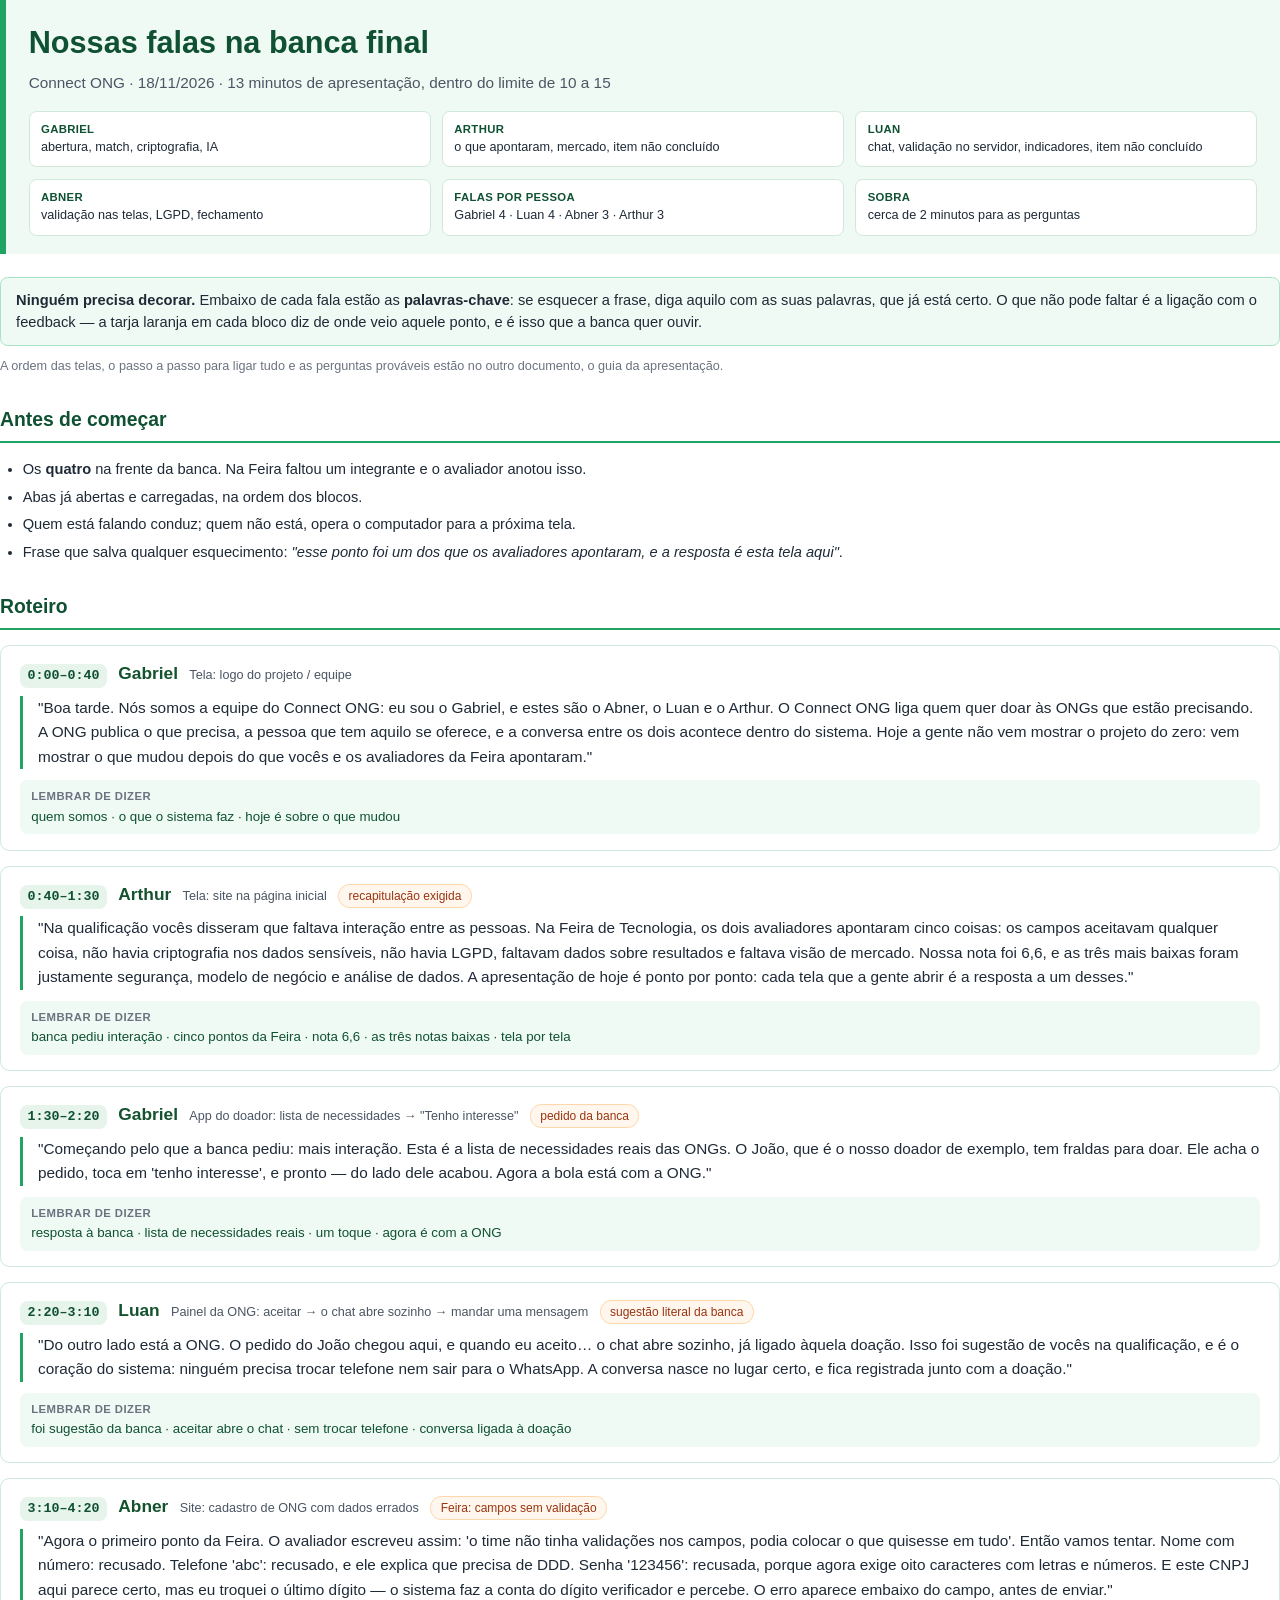
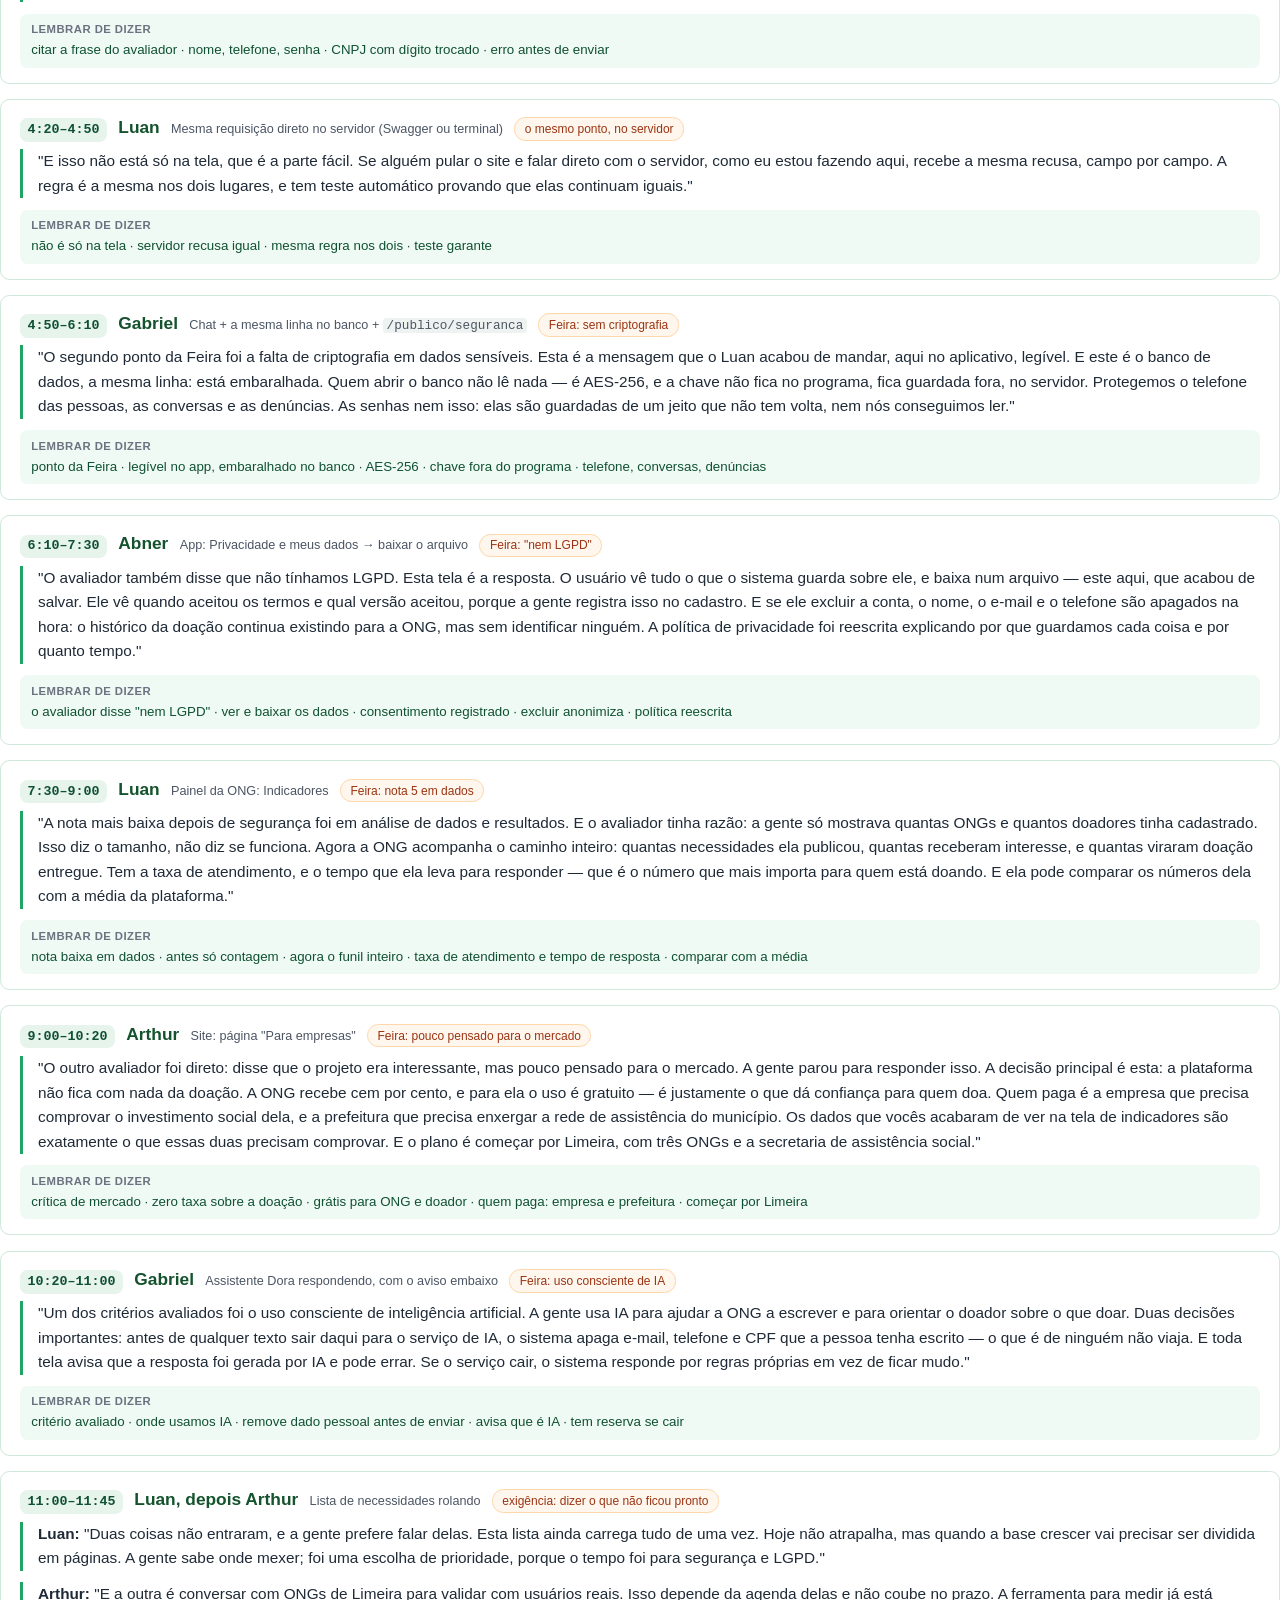
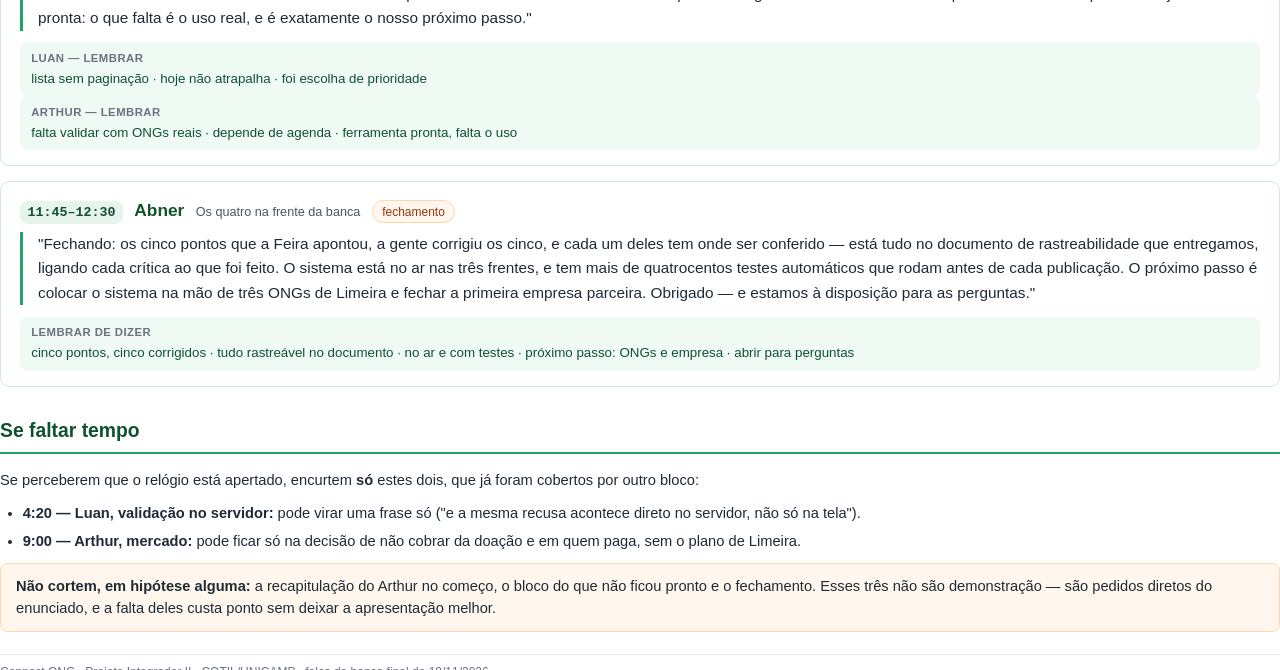
==== docs/entregas/falas-apresentacao.html @ 173d5285 "Dois documentos para a banca final: guia de quem conduz e as falas da equipe (13 min, com palavras-c" ====
<!doctype html>
<html lang="pt-BR"><head><meta charset="utf-8">
<title>Connect ONG — Falas da apresentação final</title>
<link rel="stylesheet" href="estilo-apresentacao.css"></head><body>

<div class="capa">
  <h1>Nossas falas na banca final</h1>
  <div class="sub">Connect ONG · 18/11/2026 · 13 minutos de apresentação, dentro do limite de 10 a 15</div>
  <div class="meta">
    <div><b>Gabriel</b>abertura, match, criptografia, IA</div>
    <div><b>Arthur</b>o que apontaram, mercado, item não concluído</div>
    <div><b>Luan</b>chat, validação no servidor, indicadores, item não concluído</div>
    <div><b>Abner</b>validação nas telas, LGPD, fechamento</div>
    <div><b>Falas por pessoa</b>Gabriel 4 · Luan 4 · Abner 3 · Arthur 3</div>
    <div><b>Sobra</b>cerca de 2 minutos para as perguntas</div>
  </div>
</div>

<div class="ok"><b>Ninguém precisa decorar.</b> Embaixo de cada fala estão as <b>palavras-chave</b>: se esquecer a frase, diga aquilo com as suas palavras, que já está certo. O que não pode faltar é a ligação com o feedback — a tarja laranja em cada bloco diz de onde veio aquele ponto, e é isso que a banca quer ouvir.</div>

<p class="nota">A ordem das telas, o passo a passo para ligar tudo e as perguntas prováveis estão no outro documento, o guia da apresentação.</p>

<h2>Antes de começar</h2>
<ul>
<li>Os <b>quatro</b> na frente da banca. Na Feira faltou um integrante e o avaliador anotou isso.</li>
<li>Abas já abertas e carregadas, na ordem dos blocos.</li>
<li>Quem está falando conduz; quem não está, opera o computador para a próxima tela.</li>
<li>Frase que salva qualquer esquecimento: <i>"esse ponto foi um dos que os avaliadores apontaram, e a resposta é esta tela aqui"</i>.</li>
</ul>

<h2>Roteiro</h2>

<div class="bloco">
  <div class="cab"><span class="tempo">0:00–0:40</span><span class="quem">Gabriel</span><span class="tela">Tela: logo do projeto / equipe</span></div>
  <div class="fala">"Boa tarde. Nós somos a equipe do Connect ONG: eu sou o Gabriel, e estes são o Abner, o Luan e o Arthur. O Connect ONG liga quem quer doar às ONGs que estão precisando. A ONG publica o que precisa, a pessoa que tem aquilo se oferece, e a conversa entre os dois acontece dentro do sistema. Hoje a gente não vem mostrar o projeto do zero: vem mostrar o que mudou depois do que vocês e os avaliadores da Feira apontaram."</div>
  <div class="chaves"><b>Lembrar de dizer</b>quem somos · o que o sistema faz · hoje é sobre o que mudou</div>
</div>

<div class="bloco">
  <div class="cab"><span class="tempo">0:40–1:30</span><span class="quem">Arthur</span><span class="tela">Tela: site na página inicial</span><span class="origem">recapitulação exigida</span></div>
  <div class="fala">"Na qualificação vocês disseram que faltava interação entre as pessoas. Na Feira de Tecnologia, os dois avaliadores apontaram cinco coisas: os campos aceitavam qualquer coisa, não havia criptografia nos dados sensíveis, não havia LGPD, faltavam dados sobre resultados e faltava visão de mercado. Nossa nota foi 6,6, e as três mais baixas foram justamente segurança, modelo de negócio e análise de dados. A apresentação de hoje é ponto por ponto: cada tela que a gente abrir é a resposta a um desses."</div>
  <div class="chaves"><b>Lembrar de dizer</b>banca pediu interação · cinco pontos da Feira · nota 6,6 · as três notas baixas · tela por tela</div>
</div>

<div class="bloco">
  <div class="cab"><span class="tempo">1:30–2:20</span><span class="quem">Gabriel</span><span class="tela">App do doador: lista de necessidades → "Tenho interesse"</span><span class="origem">pedido da banca</span></div>
  <div class="fala">"Começando pelo que a banca pediu: mais interação. Esta é a lista de necessidades reais das ONGs. O João, que é o nosso doador de exemplo, tem fraldas para doar. Ele acha o pedido, toca em 'tenho interesse', e pronto — do lado dele acabou. Agora a bola está com a ONG."</div>
  <div class="chaves"><b>Lembrar de dizer</b>resposta à banca · lista de necessidades reais · um toque · agora é com a ONG</div>
</div>

<div class="bloco">
  <div class="cab"><span class="tempo">2:20–3:10</span><span class="quem">Luan</span><span class="tela">Painel da ONG: aceitar → o chat abre sozinho → mandar uma mensagem</span><span class="origem">sugestão literal da banca</span></div>
  <div class="fala">"Do outro lado está a ONG. O pedido do João chegou aqui, e quando eu aceito… o chat abre sozinho, já ligado àquela doação. Isso foi sugestão de vocês na qualificação, e é o coração do sistema: ninguém precisa trocar telefone nem sair para o WhatsApp. A conversa nasce no lugar certo, e fica registrada junto com a doação."</div>
  <div class="chaves"><b>Lembrar de dizer</b>foi sugestão da banca · aceitar abre o chat · sem trocar telefone · conversa ligada à doação</div>
</div>

<div class="bloco">
  <div class="cab"><span class="tempo">3:10–4:20</span><span class="quem">Abner</span><span class="tela">Site: cadastro de ONG com dados errados</span><span class="origem">Feira: campos sem validação</span></div>
  <div class="fala">"Agora o primeiro ponto da Feira. O avaliador escreveu assim: 'o time não tinha validações nos campos, podia colocar o que quisesse em tudo'. Então vamos tentar. Nome com número: recusado. Telefone 'abc': recusado, e ele explica que precisa de DDD. Senha '123456': recusada, porque agora exige oito caracteres com letras e números. E este CNPJ aqui parece certo, mas eu troquei o último dígito — o sistema faz a conta do dígito verificador e percebe. O erro aparece embaixo do campo, antes de enviar."</div>
  <div class="chaves"><b>Lembrar de dizer</b>citar a frase do avaliador · nome, telefone, senha · CNPJ com dígito trocado · erro antes de enviar</div>
</div>

<div class="bloco">
  <div class="cab"><span class="tempo">4:20–4:50</span><span class="quem">Luan</span><span class="tela">Mesma requisição direto no servidor (Swagger ou terminal)</span><span class="origem">o mesmo ponto, no servidor</span></div>
  <div class="fala">"E isso não está só na tela, que é a parte fácil. Se alguém pular o site e falar direto com o servidor, como eu estou fazendo aqui, recebe a mesma recusa, campo por campo. A regra é a mesma nos dois lugares, e tem teste automático provando que elas continuam iguais."</div>
  <div class="chaves"><b>Lembrar de dizer</b>não é só na tela · servidor recusa igual · mesma regra nos dois · teste garante</div>
</div>

<div class="bloco">
  <div class="cab"><span class="tempo">4:50–6:10</span><span class="quem">Gabriel</span><span class="tela">Chat + a mesma linha no banco + <code>/publico/seguranca</code></span><span class="origem">Feira: sem criptografia</span></div>
  <div class="fala">"O segundo ponto da Feira foi a falta de criptografia em dados sensíveis. Esta é a mensagem que o Luan acabou de mandar, aqui no aplicativo, legível. E este é o banco de dados, a mesma linha: está embaralhada. Quem abrir o banco não lê nada — é AES-256, e a chave não fica no programa, fica guardada fora, no servidor. Protegemos o telefone das pessoas, as conversas e as denúncias. As senhas nem isso: elas são guardadas de um jeito que não tem volta, nem nós conseguimos ler."</div>
  <div class="chaves"><b>Lembrar de dizer</b>ponto da Feira · legível no app, embaralhado no banco · AES-256 · chave fora do programa · telefone, conversas, denúncias</div>
</div>

<div class="bloco">
  <div class="cab"><span class="tempo">6:10–7:30</span><span class="quem">Abner</span><span class="tela">App: Privacidade e meus dados → baixar o arquivo</span><span class="origem">Feira: "nem LGPD"</span></div>
  <div class="fala">"O avaliador também disse que não tínhamos LGPD. Esta tela é a resposta. O usuário vê tudo o que o sistema guarda sobre ele, e baixa num arquivo — este aqui, que acabou de salvar. Ele vê quando aceitou os termos e qual versão aceitou, porque a gente registra isso no cadastro. E se ele excluir a conta, o nome, o e-mail e o telefone são apagados na hora: o histórico da doação continua existindo para a ONG, mas sem identificar ninguém. A política de privacidade foi reescrita explicando por que guardamos cada coisa e por quanto tempo."</div>
  <div class="chaves"><b>Lembrar de dizer</b>o avaliador disse "nem LGPD" · ver e baixar os dados · consentimento registrado · excluir anonimiza · política reescrita</div>
</div>

<div class="bloco">
  <div class="cab"><span class="tempo">7:30–9:00</span><span class="quem">Luan</span><span class="tela">Painel da ONG: Indicadores</span><span class="origem">Feira: nota 5 em dados</span></div>
  <div class="fala">"A nota mais baixa depois de segurança foi em análise de dados e resultados. E o avaliador tinha razão: a gente só mostrava quantas ONGs e quantos doadores tinha cadastrado. Isso diz o tamanho, não diz se funciona. Agora a ONG acompanha o caminho inteiro: quantas necessidades ela publicou, quantas receberam interesse, e quantas viraram doação entregue. Tem a taxa de atendimento, e o tempo que ela leva para responder — que é o número que mais importa para quem está doando. E ela pode comparar os números dela com a média da plataforma."</div>
  <div class="chaves"><b>Lembrar de dizer</b>nota baixa em dados · antes só contagem · agora o funil inteiro · taxa de atendimento e tempo de resposta · comparar com a média</div>
</div>

<div class="bloco">
  <div class="cab"><span class="tempo">9:00–10:20</span><span class="quem">Arthur</span><span class="tela">Site: página "Para empresas"</span><span class="origem">Feira: pouco pensado para o mercado</span></div>
  <div class="fala">"O outro avaliador foi direto: disse que o projeto era interessante, mas pouco pensado para o mercado. A gente parou para responder isso. A decisão principal é esta: a plataforma não fica com nada da doação. A ONG recebe cem por cento, e para ela o uso é gratuito — é justamente o que dá confiança para quem doa. Quem paga é a empresa que precisa comprovar o investimento social dela, e a prefeitura que precisa enxergar a rede de assistência do município. Os dados que vocês acabaram de ver na tela de indicadores são exatamente o que essas duas precisam comprovar. E o plano é começar por Limeira, com três ONGs e a secretaria de assistência social."</div>
  <div class="chaves"><b>Lembrar de dizer</b>crítica de mercado · zero taxa sobre a doação · grátis para ONG e doador · quem paga: empresa e prefeitura · começar por Limeira</div>
</div>

<div class="bloco">
  <div class="cab"><span class="tempo">10:20–11:00</span><span class="quem">Gabriel</span><span class="tela">Assistente Dora respondendo, com o aviso embaixo</span><span class="origem">Feira: uso consciente de IA</span></div>
  <div class="fala">"Um dos critérios avaliados foi o uso consciente de inteligência artificial. A gente usa IA para ajudar a ONG a escrever e para orientar o doador sobre o que doar. Duas decisões importantes: antes de qualquer texto sair daqui para o serviço de IA, o sistema apaga e-mail, telefone e CPF que a pessoa tenha escrito — o que é de ninguém não viaja. E toda tela avisa que a resposta foi gerada por IA e pode errar. Se o serviço cair, o sistema responde por regras próprias em vez de ficar mudo."</div>
  <div class="chaves"><b>Lembrar de dizer</b>critério avaliado · onde usamos IA · remove dado pessoal antes de enviar · avisa que é IA · tem reserva se cair</div>
</div>

<div class="bloco">
  <div class="cab"><span class="tempo">11:00–11:45</span><span class="quem">Luan, depois Arthur</span><span class="tela">Lista de necessidades rolando</span><span class="origem">exigência: dizer o que não ficou pronto</span></div>
  <div class="fala"><b>Luan:</b> "Duas coisas não entraram, e a gente prefere falar delas. Esta lista ainda carrega tudo de uma vez. Hoje não atrapalha, mas quando a base crescer vai precisar ser dividida em páginas. A gente sabe onde mexer; foi uma escolha de prioridade, porque o tempo foi para segurança e LGPD."</div>
  <div class="fala"><b>Arthur:</b> "E a outra é conversar com ONGs de Limeira para validar com usuários reais. Isso depende da agenda delas e não coube no prazo. A ferramenta para medir já está pronta: o que falta é o uso real, e é exatamente o nosso próximo passo."</div>
  <div class="chaves"><b>Luan — lembrar</b>lista sem paginação · hoje não atrapalha · foi escolha de prioridade</div>
  <div class="chaves"><b>Arthur — lembrar</b>falta validar com ONGs reais · depende de agenda · ferramenta pronta, falta o uso</div>
</div>

<div class="bloco">
  <div class="cab"><span class="tempo">11:45–12:30</span><span class="quem">Abner</span><span class="tela">Os quatro na frente da banca</span><span class="origem">fechamento</span></div>
  <div class="fala">"Fechando: os cinco pontos que a Feira apontou, a gente corrigiu os cinco, e cada um deles tem onde ser conferido — está tudo no documento de rastreabilidade que entregamos, ligando cada crítica ao que foi feito. O sistema está no ar nas três frentes, e tem mais de quatrocentos testes automáticos que rodam antes de cada publicação. O próximo passo é colocar o sistema na mão de três ONGs de Limeira e fechar a primeira empresa parceira. Obrigado — e estamos à disposição para as perguntas."</div>
  <div class="chaves"><b>Lembrar de dizer</b>cinco pontos, cinco corrigidos · tudo rastreável no documento · no ar e com testes · próximo passo: ONGs e empresa · abrir para perguntas</div>
</div>

<h2>Se faltar tempo</h2>
<p>Se perceberem que o relógio está apertado, encurtem <b>só</b> estes dois, que já foram cobertos por outro bloco:</p>
<ul>
<li><b>4:20 — Luan, validação no servidor:</b> pode virar uma frase só ("e a mesma recusa acontece direto no servidor, não só na tela").</li>
<li><b>9:00 — Arthur, mercado:</b> pode ficar só na decisão de não cobrar da doação e em quem paga, sem o plano de Limeira.</li>
</ul>
<div class="alerta"><b>Não cortem, em hipótese alguma:</b> a recapitulação do Arthur no começo, o bloco do que não ficou pronto e o fechamento. Esses três não são demonstração — são pedidos diretos do enunciado, e a falta deles custa ponto sem deixar a apresentação melhor.</div>

<div class="rodape">Connect ONG · Projeto Integrador II · COTIL/UNICAMP · falas da banca final de 18/11/2026</div>
</body></html>
---- docs/entregas/estilo-apresentacao.css ----
/* Folha de estilo dos dois documentos da BANCA FINAL (18/11/2026):
   o guia de quem conduz e o roteiro de falas da equipe.
   A4 retrato, letra grande: estes papéis são lidos em pé, minutos antes de
   apresentar, e o de falas é olhado de relance durante a apresentação. */

@page { size: A4 portrait; margin: 14mm 15mm 16mm; }
* { box-sizing: border-box; }

body { font-family: "Segoe UI", Arial, sans-serif; color: #1f2a37;
       font-size: 11pt; line-height: 1.5; margin: 0; }

h1 { font-size: 23pt; color: #0f5132; margin: 0 0 2mm; }
h2 { font-size: 14.5pt; color: #0f5132; border-bottom: 2px solid #20a464;
     padding-bottom: 1.5mm; margin: 8mm 0 4mm; break-after: avoid; }
h3 { font-size: 12pt; color: #14532d; margin: 5mm 0 2mm; break-after: avoid; }
p { margin: 0 0 3mm; }
ul, ol { margin: 0 0 3mm; padding-left: 6mm; }
li { margin-bottom: 1.5mm; }
code { font-family: Consolas, monospace; font-size: 9.5pt; background: #eef2f0;
       padding: 0 1mm; border-radius: 1mm; }

.capa { border-left: 6px solid #20a464; padding: 5mm 6mm; background: #f0faf4;
        margin-bottom: 6mm; }
.sub { color: #4b5563; font-size: 11.5pt; margin-bottom: 4mm; }
.meta { display: grid; grid-template-columns: repeat(3, 1fr); gap: 3mm;
        margin-top: 4mm; font-size: 9.5pt; }
.meta div { background: #fff; border: 1px solid #cfe8d9; border-radius: 2mm;
            padding: 2.5mm 3mm; }
.meta b { display: block; color: #0f5132; font-size: 8.5pt;
          text-transform: uppercase; letter-spacing: .03em; }

table { width: 100%; border-collapse: collapse; font-size: 10pt; margin: 2mm 0 4mm; }
th { background: #14532d; color: #fff; text-align: left; padding: 2mm; font-weight: 600; }
td { border-bottom: 1px solid #d9e2dc; padding: 2mm; vertical-align: top; }
tr { break-inside: avoid; }
tbody tr:nth-child(even) td { background: #f7faf8; }

.caixa { background: #f8fafc; border: 1px solid #dbe3ea; border-radius: 2mm;
         padding: 3mm 4mm; margin: 3mm 0; break-inside: avoid; }
.alerta { background: #fff7ed; border: 1px solid #fed7aa; border-radius: 2mm;
          padding: 3mm 4mm; margin: 3mm 0; break-inside: avoid; }
.ok { background: #f0faf4; border: 1px solid #a7e3c4; border-radius: 2mm;
      padding: 3mm 4mm; margin: 3mm 0; break-inside: avoid; }
.nota { font-size: 9.5pt; color: #6b7280; }
.quebra { break-before: page; }

/* ---------- blocos de fala (documento 2) ---------- */
.bloco { border: 1px solid #cfe8d9; border-radius: 2.5mm; padding: 4mm 5mm;
         margin: 0 0 4mm; break-inside: avoid; }
.cab { display: flex; align-items: baseline; gap: 3mm; margin-bottom: 2mm;
       flex-wrap: wrap; }
.tempo { font-family: Consolas, monospace; font-size: 10pt; color: #0f5132;
         background: #e7f4ec; border-radius: 2mm; padding: 0.5mm 2mm; font-weight: 700; }
.quem { font-size: 13pt; font-weight: 800; color: #14532d; }
.tela { font-size: 9.5pt; color: #4b5563; }
.origem { font-size: 9pt; color: #9a3412; background: #fff7ed;
          border: 1px solid #fed7aa; border-radius: 3mm; padding: 0.5mm 2.5mm; }
.fala { font-size: 11.5pt; line-height: 1.6; margin: 2mm 0 3mm;
        border-left: 3px solid #20a464; padding-left: 4mm; }
.chaves { font-size: 10pt; color: #0f5132; background: #f0faf4;
          border-radius: 2mm; padding: 2mm 3mm; }
.chaves b { text-transform: uppercase; font-size: 8.5pt; letter-spacing: .04em;
            color: #6b7280; display: block; margin-bottom: 0.5mm; }
.rodape { margin-top: 6mm; font-size: 9pt; color: #6b7280;
          border-top: 1px solid #e5e7eb; padding-top: 2mm; }
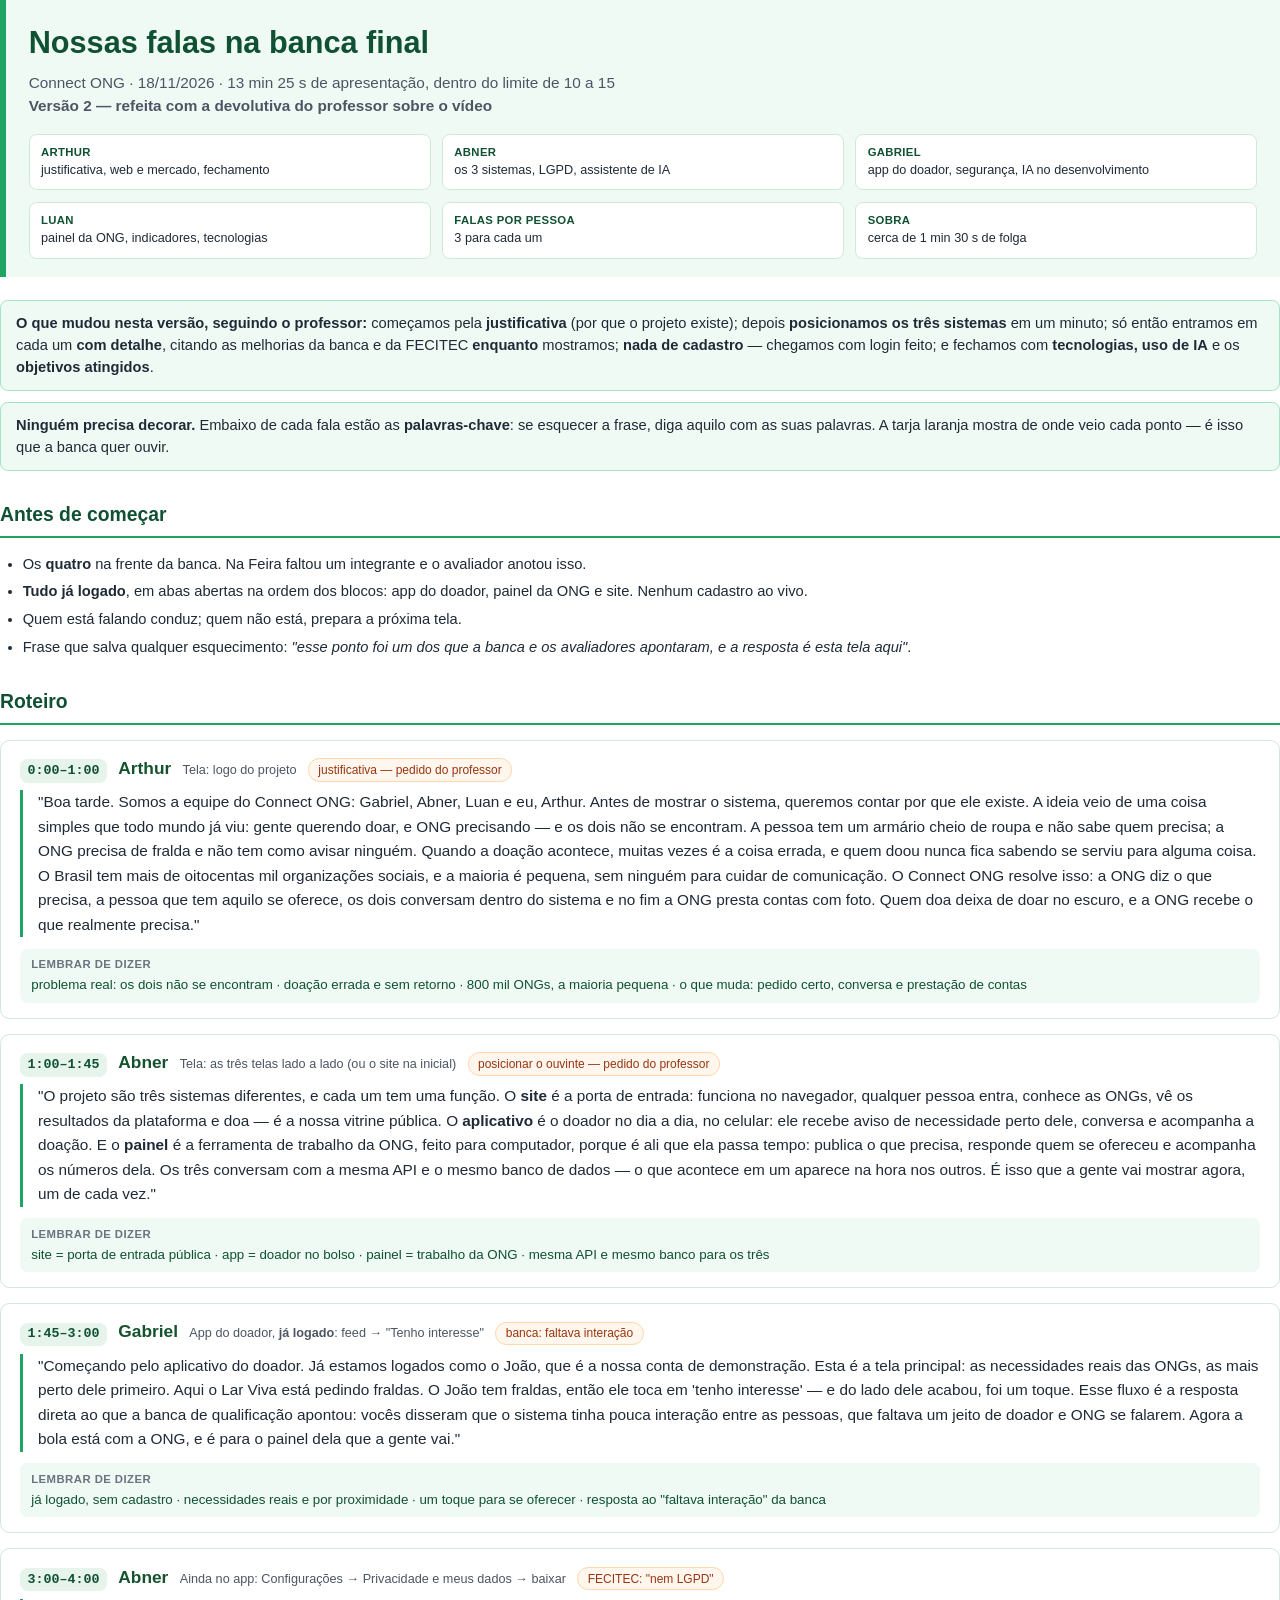
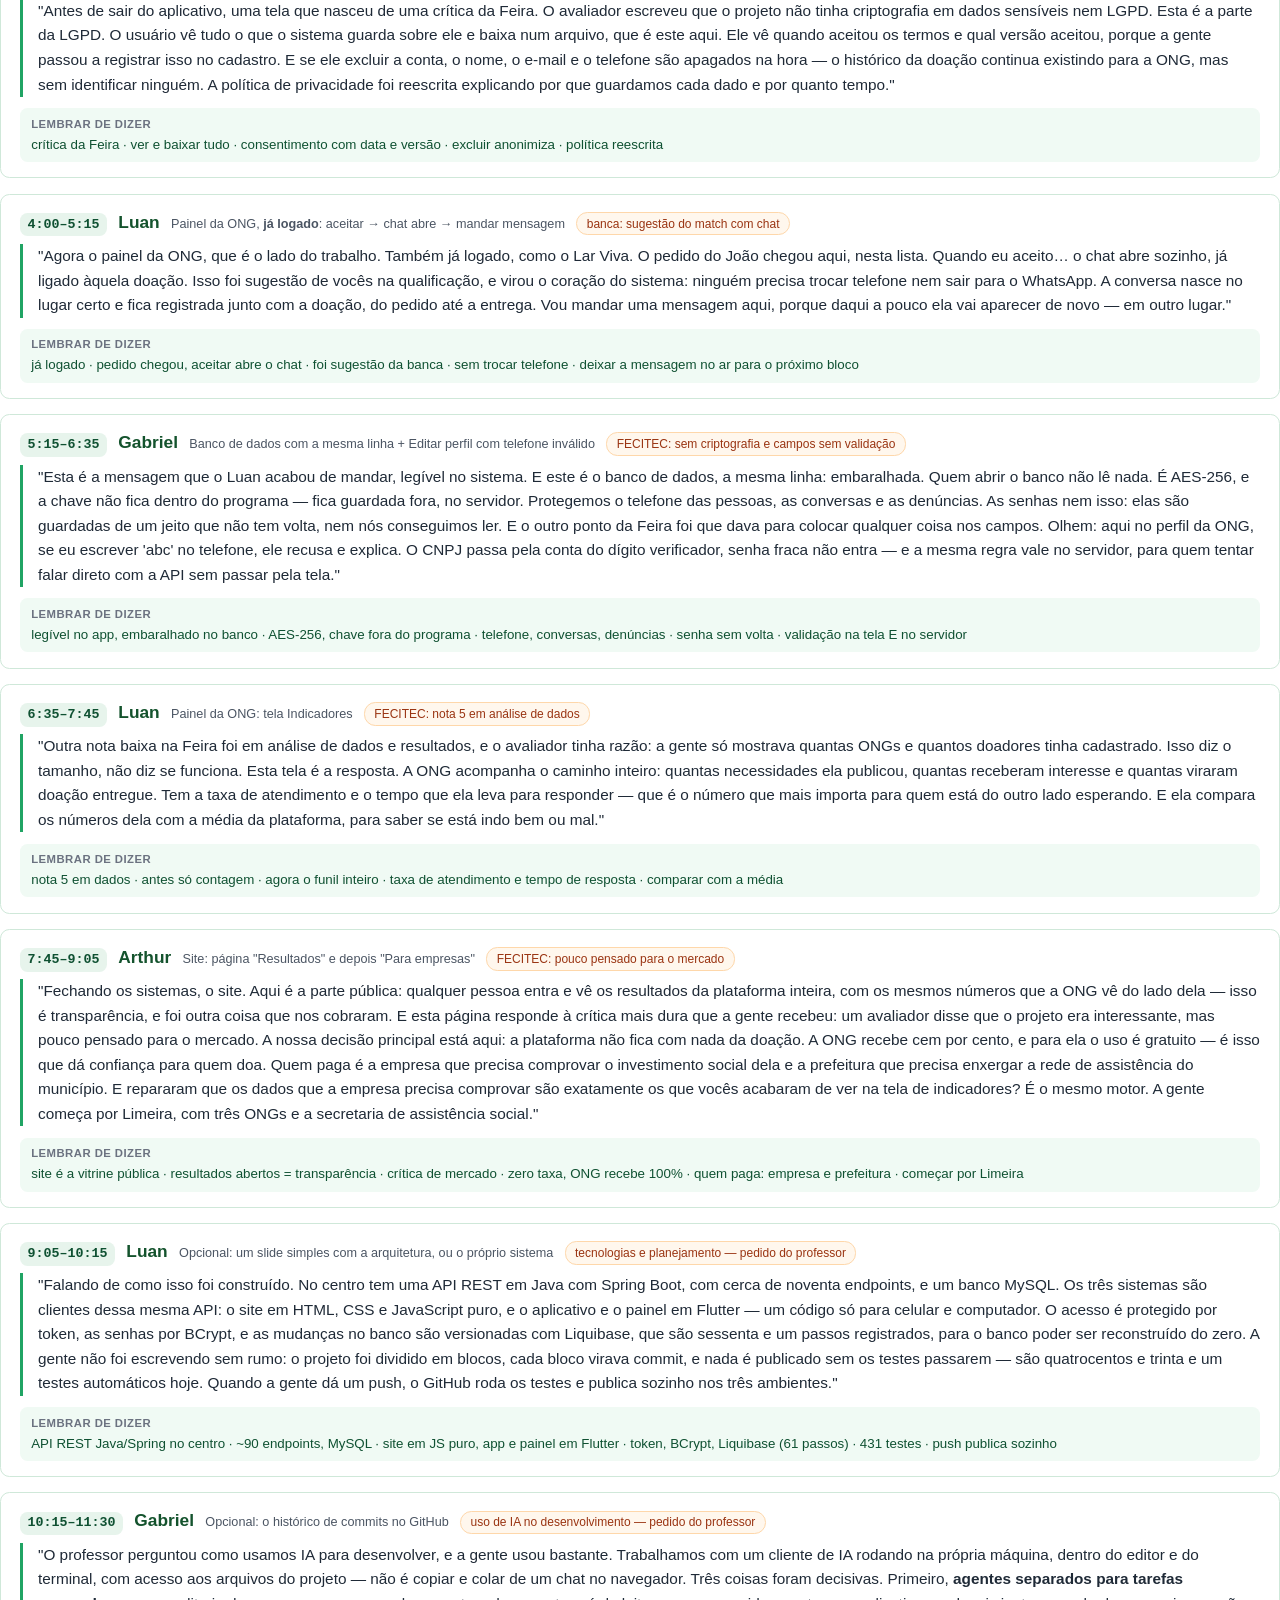
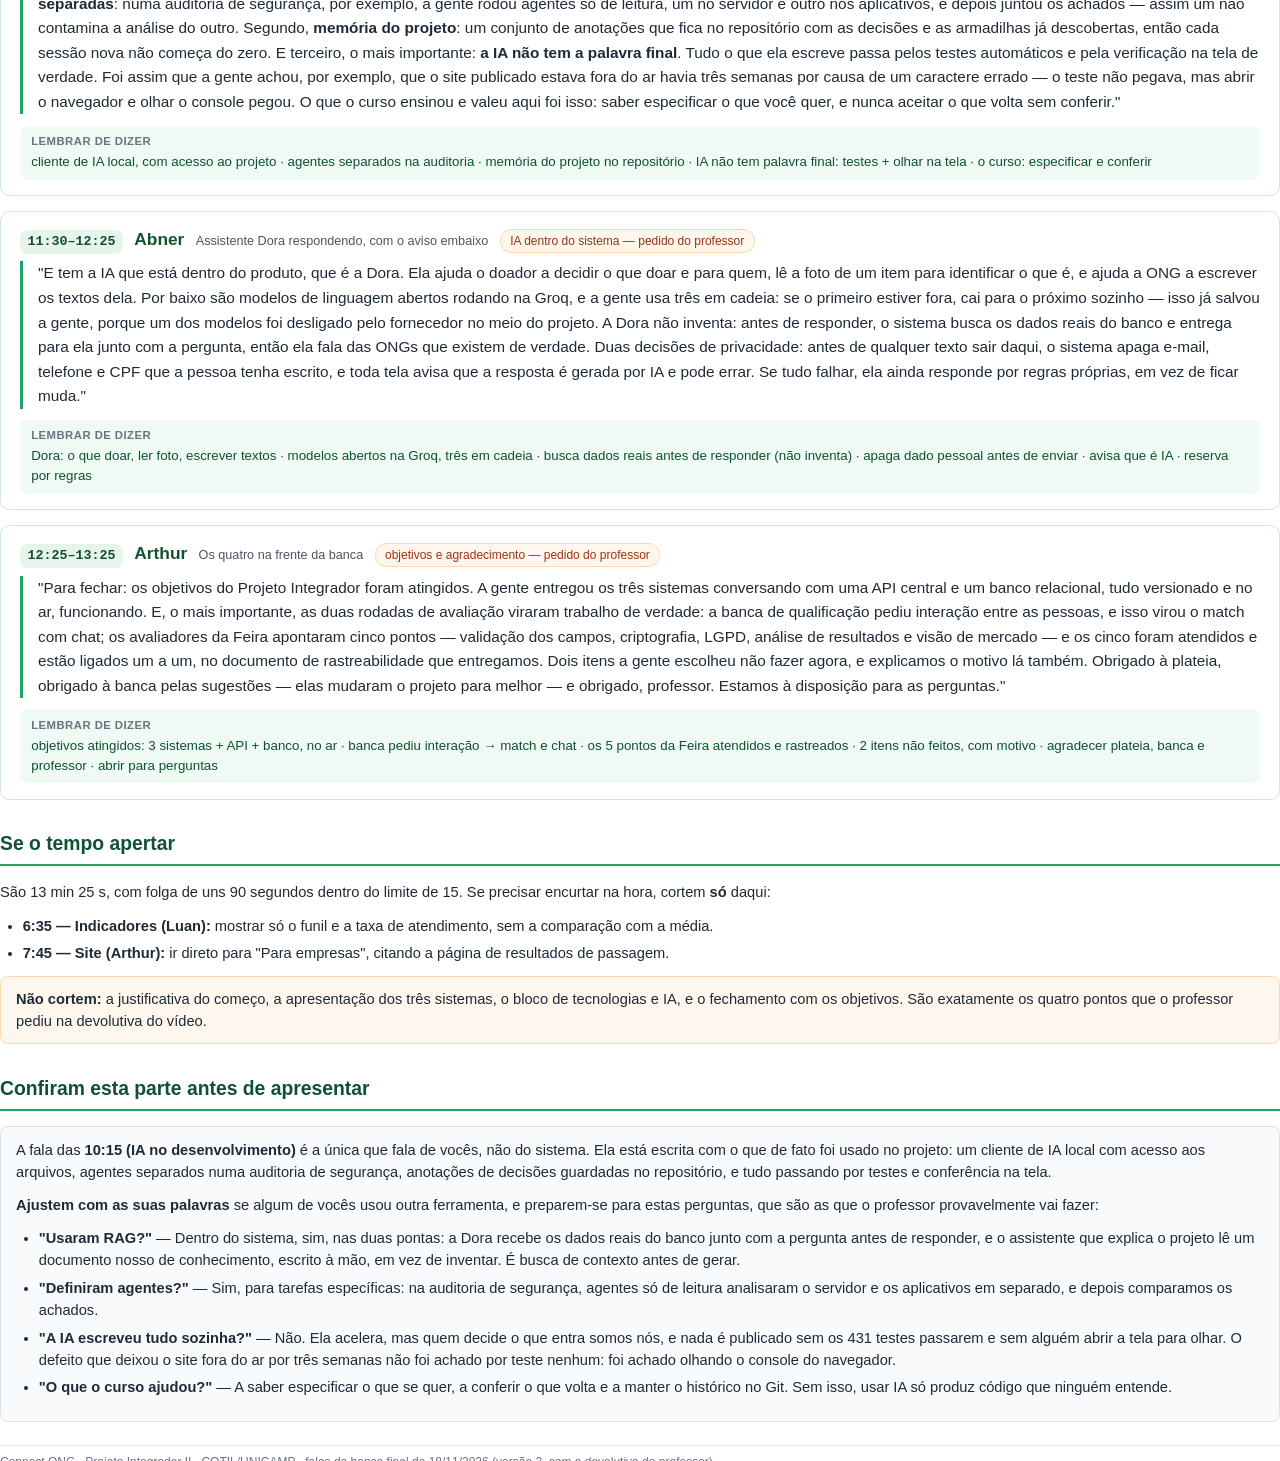
==== commit 9c7c7d67: "Falas e guia refeitos com a devolutiva do professor sobre o video Ele pediu outra estrutura para a b" ====
--- a/docs/entregas/falas-apresentacao.html
+++ b/docs/entregas/falas-apresentacao.html
@@ -5,118 +5,123 @@
 
 <div class="capa">
   <h1>Nossas falas na banca final</h1>
-  <div class="sub">Connect ONG · 18/11/2026 · 13 minutos de apresentação, dentro do limite de 10 a 15</div>
+  <div class="sub">Connect ONG · 18/11/2026 · 13 min 25 s de apresentação, dentro do limite de 10 a 15<br>
+  <b>Versão 2 — refeita com a devolutiva do professor sobre o vídeo</b></div>
   <div class="meta">
-    <div><b>Gabriel</b>abertura, match, criptografia, IA</div>
-    <div><b>Arthur</b>o que apontaram, mercado, item não concluído</div>
-    <div><b>Luan</b>chat, validação no servidor, indicadores, item não concluído</div>
-    <div><b>Abner</b>validação nas telas, LGPD, fechamento</div>
-    <div><b>Falas por pessoa</b>Gabriel 4 · Luan 4 · Abner 3 · Arthur 3</div>
-    <div><b>Sobra</b>cerca de 2 minutos para as perguntas</div>
+    <div><b>Arthur</b>justificativa, web e mercado, fechamento</div>
+    <div><b>Abner</b>os 3 sistemas, LGPD, assistente de IA</div>
+    <div><b>Gabriel</b>app do doador, segurança, IA no desenvolvimento</div>
+    <div><b>Luan</b>painel da ONG, indicadores, tecnologias</div>
+    <div><b>Falas por pessoa</b>3 para cada um</div>
+    <div><b>Sobra</b>cerca de 1 min 30 s de folga</div>
   </div>
 </div>
 
-<div class="ok"><b>Ninguém precisa decorar.</b> Embaixo de cada fala estão as <b>palavras-chave</b>: se esquecer a frase, diga aquilo com as suas palavras, que já está certo. O que não pode faltar é a ligação com o feedback — a tarja laranja em cada bloco diz de onde veio aquele ponto, e é isso que a banca quer ouvir.</div>
+<div class="ok"><b>O que mudou nesta versão, seguindo o professor:</b> começamos pela <b>justificativa</b> (por que o projeto existe); depois <b>posicionamos os três sistemas</b> em um minuto; só então entramos em cada um <b>com detalhe</b>, citando as melhorias da banca e da FECITEC <b>enquanto</b> mostramos; <b>nada de cadastro</b> — chegamos com login feito; e fechamos com <b>tecnologias, uso de IA</b> e os <b>objetivos atingidos</b>.</div>
 
-<p class="nota">A ordem das telas, o passo a passo para ligar tudo e as perguntas prováveis estão no outro documento, o guia da apresentação.</p>
+<div class="ok"><b>Ninguém precisa decorar.</b> Embaixo de cada fala estão as <b>palavras-chave</b>: se esquecer a frase, diga aquilo com as suas palavras. A tarja laranja mostra de onde veio cada ponto — é isso que a banca quer ouvir.</div>
 
 <h2>Antes de começar</h2>
 <ul>
 <li>Os <b>quatro</b> na frente da banca. Na Feira faltou um integrante e o avaliador anotou isso.</li>
-<li>Abas já abertas e carregadas, na ordem dos blocos.</li>
-<li>Quem está falando conduz; quem não está, opera o computador para a próxima tela.</li>
-<li>Frase que salva qualquer esquecimento: <i>"esse ponto foi um dos que os avaliadores apontaram, e a resposta é esta tela aqui"</i>.</li>
+<li><b>Tudo já logado</b>, em abas abertas na ordem dos blocos: app do doador, painel da ONG e site. Nenhum cadastro ao vivo.</li>
+<li>Quem está falando conduz; quem não está, prepara a próxima tela.</li>
+<li>Frase que salva qualquer esquecimento: <i>"esse ponto foi um dos que a banca e os avaliadores apontaram, e a resposta é esta tela aqui"</i>.</li>
 </ul>
 
 <h2>Roteiro</h2>
 
 <div class="bloco">
-  <div class="cab"><span class="tempo">0:00–0:40</span><span class="quem">Gabriel</span><span class="tela">Tela: logo do projeto / equipe</span></div>
-  <div class="fala">"Boa tarde. Nós somos a equipe do Connect ONG: eu sou o Gabriel, e estes são o Abner, o Luan e o Arthur. O Connect ONG liga quem quer doar às ONGs que estão precisando. A ONG publica o que precisa, a pessoa que tem aquilo se oferece, e a conversa entre os dois acontece dentro do sistema. Hoje a gente não vem mostrar o projeto do zero: vem mostrar o que mudou depois do que vocês e os avaliadores da Feira apontaram."</div>
-  <div class="chaves"><b>Lembrar de dizer</b>quem somos · o que o sistema faz · hoje é sobre o que mudou</div>
+  <div class="cab"><span class="tempo">0:00–1:00</span><span class="quem">Arthur</span><span class="tela">Tela: logo do projeto</span><span class="origem">justificativa — pedido do professor</span></div>
+  <div class="fala">"Boa tarde. Somos a equipe do Connect ONG: Gabriel, Abner, Luan e eu, Arthur. Antes de mostrar o sistema, queremos contar por que ele existe. A ideia veio de uma coisa simples que todo mundo já viu: gente querendo doar, e ONG precisando — e os dois não se encontram. A pessoa tem um armário cheio de roupa e não sabe quem precisa; a ONG precisa de fralda e não tem como avisar ninguém. Quando a doação acontece, muitas vezes é a coisa errada, e quem doou nunca fica sabendo se serviu para alguma coisa. O Brasil tem mais de oitocentas mil organizações sociais, e a maioria é pequena, sem ninguém para cuidar de comunicação. O Connect ONG resolve isso: a ONG diz o que precisa, a pessoa que tem aquilo se oferece, os dois conversam dentro do sistema e no fim a ONG presta contas com foto. Quem doa deixa de doar no escuro, e a ONG recebe o que realmente precisa."</div>
+  <div class="chaves"><b>Lembrar de dizer</b>problema real: os dois não se encontram · doação errada e sem retorno · 800 mil ONGs, a maioria pequena · o que muda: pedido certo, conversa e prestação de contas</div>
 </div>
 
 <div class="bloco">
-  <div class="cab"><span class="tempo">0:40–1:30</span><span class="quem">Arthur</span><span class="tela">Tela: site na página inicial</span><span class="origem">recapitulação exigida</span></div>
-  <div class="fala">"Na qualificação vocês disseram que faltava interação entre as pessoas. Na Feira de Tecnologia, os dois avaliadores apontaram cinco coisas: os campos aceitavam qualquer coisa, não havia criptografia nos dados sensíveis, não havia LGPD, faltavam dados sobre resultados e faltava visão de mercado. Nossa nota foi 6,6, e as três mais baixas foram justamente segurança, modelo de negócio e análise de dados. A apresentação de hoje é ponto por ponto: cada tela que a gente abrir é a resposta a um desses."</div>
-  <div class="chaves"><b>Lembrar de dizer</b>banca pediu interação · cinco pontos da Feira · nota 6,6 · as três notas baixas · tela por tela</div>
+  <div class="cab"><span class="tempo">1:00–1:45</span><span class="quem">Abner</span><span class="tela">Tela: as três telas lado a lado (ou o site na inicial)</span><span class="origem">posicionar o ouvinte — pedido do professor</span></div>
+  <div class="fala">"O projeto são três sistemas diferentes, e cada um tem uma função. O <b>site</b> é a porta de entrada: funciona no navegador, qualquer pessoa entra, conhece as ONGs, vê os resultados da plataforma e doa — é a nossa vitrine pública. O <b>aplicativo</b> é o doador no dia a dia, no celular: ele recebe aviso de necessidade perto dele, conversa e acompanha a doação. E o <b>painel</b> é a ferramenta de trabalho da ONG, feito para computador, porque é ali que ela passa tempo: publica o que precisa, responde quem se ofereceu e acompanha os números dela. Os três conversam com a mesma API e o mesmo banco de dados — o que acontece em um aparece na hora nos outros. É isso que a gente vai mostrar agora, um de cada vez."</div>
+  <div class="chaves"><b>Lembrar de dizer</b>site = porta de entrada pública · app = doador no bolso · painel = trabalho da ONG · mesma API e mesmo banco para os três</div>
 </div>
 
 <div class="bloco">
-  <div class="cab"><span class="tempo">1:30–2:20</span><span class="quem">Gabriel</span><span class="tela">App do doador: lista de necessidades → "Tenho interesse"</span><span class="origem">pedido da banca</span></div>
-  <div class="fala">"Começando pelo que a banca pediu: mais interação. Esta é a lista de necessidades reais das ONGs. O João, que é o nosso doador de exemplo, tem fraldas para doar. Ele acha o pedido, toca em 'tenho interesse', e pronto — do lado dele acabou. Agora a bola está com a ONG."</div>
-  <div class="chaves"><b>Lembrar de dizer</b>resposta à banca · lista de necessidades reais · um toque · agora é com a ONG</div>
+  <div class="cab"><span class="tempo">1:45–3:00</span><span class="quem">Gabriel</span><span class="tela">App do doador, <b>já logado</b>: feed → "Tenho interesse"</span><span class="origem">banca: faltava interação</span></div>
+  <div class="fala">"Começando pelo aplicativo do doador. Já estamos logados como o João, que é a nossa conta de demonstração. Esta é a tela principal: as necessidades reais das ONGs, as mais perto dele primeiro. Aqui o Lar Viva está pedindo fraldas. O João tem fraldas, então ele toca em 'tenho interesse' — e do lado dele acabou, foi um toque. Esse fluxo é a resposta direta ao que a banca de qualificação apontou: vocês disseram que o sistema tinha pouca interação entre as pessoas, que faltava um jeito de doador e ONG se falarem. Agora a bola está com a ONG, e é para o painel dela que a gente vai."</div>
+  <div class="chaves"><b>Lembrar de dizer</b>já logado, sem cadastro · necessidades reais e por proximidade · um toque para se oferecer · resposta ao "faltava interação" da banca</div>
 </div>
 
 <div class="bloco">
-  <div class="cab"><span class="tempo">2:20–3:10</span><span class="quem">Luan</span><span class="tela">Painel da ONG: aceitar → o chat abre sozinho → mandar uma mensagem</span><span class="origem">sugestão literal da banca</span></div>
-  <div class="fala">"Do outro lado está a ONG. O pedido do João chegou aqui, e quando eu aceito… o chat abre sozinho, já ligado àquela doação. Isso foi sugestão de vocês na qualificação, e é o coração do sistema: ninguém precisa trocar telefone nem sair para o WhatsApp. A conversa nasce no lugar certo, e fica registrada junto com a doação."</div>
-  <div class="chaves"><b>Lembrar de dizer</b>foi sugestão da banca · aceitar abre o chat · sem trocar telefone · conversa ligada à doação</div>
+  <div class="cab"><span class="tempo">3:00–4:00</span><span class="quem">Abner</span><span class="tela">Ainda no app: Configurações → Privacidade e meus dados → baixar</span><span class="origem">FECITEC: "nem LGPD"</span></div>
+  <div class="fala">"Antes de sair do aplicativo, uma tela que nasceu de uma crítica da Feira. O avaliador escreveu que o projeto não tinha criptografia em dados sensíveis nem LGPD. Esta é a parte da LGPD. O usuário vê tudo o que o sistema guarda sobre ele e baixa num arquivo, que é este aqui. Ele vê quando aceitou os termos e qual versão aceitou, porque a gente passou a registrar isso no cadastro. E se ele excluir a conta, o nome, o e-mail e o telefone são apagados na hora — o histórico da doação continua existindo para a ONG, mas sem identificar ninguém. A política de privacidade foi reescrita explicando por que guardamos cada dado e por quanto tempo."</div>
+  <div class="chaves"><b>Lembrar de dizer</b>crítica da Feira · ver e baixar tudo · consentimento com data e versão · excluir anonimiza · política reescrita</div>
 </div>
 
 <div class="bloco">
-  <div class="cab"><span class="tempo">3:10–4:20</span><span class="quem">Abner</span><span class="tela">Site: cadastro de ONG com dados errados</span><span class="origem">Feira: campos sem validação</span></div>
-  <div class="fala">"Agora o primeiro ponto da Feira. O avaliador escreveu assim: 'o time não tinha validações nos campos, podia colocar o que quisesse em tudo'. Então vamos tentar. Nome com número: recusado. Telefone 'abc': recusado, e ele explica que precisa de DDD. Senha '123456': recusada, porque agora exige oito caracteres com letras e números. E este CNPJ aqui parece certo, mas eu troquei o último dígito — o sistema faz a conta do dígito verificador e percebe. O erro aparece embaixo do campo, antes de enviar."</div>
-  <div class="chaves"><b>Lembrar de dizer</b>citar a frase do avaliador · nome, telefone, senha · CNPJ com dígito trocado · erro antes de enviar</div>
+  <div class="cab"><span class="tempo">4:00–5:15</span><span class="quem">Luan</span><span class="tela">Painel da ONG, <b>já logado</b>: aceitar → chat abre → mandar mensagem</span><span class="origem">banca: sugestão do match com chat</span></div>
+  <div class="fala">"Agora o painel da ONG, que é o lado do trabalho. Também já logado, como o Lar Viva. O pedido do João chegou aqui, nesta lista. Quando eu aceito… o chat abre sozinho, já ligado àquela doação. Isso foi sugestão de vocês na qualificação, e virou o coração do sistema: ninguém precisa trocar telefone nem sair para o WhatsApp. A conversa nasce no lugar certo e fica registrada junto com a doação, do pedido até a entrega. Vou mandar uma mensagem aqui, porque daqui a pouco ela vai aparecer de novo — em outro lugar."</div>
+  <div class="chaves"><b>Lembrar de dizer</b>já logado · pedido chegou, aceitar abre o chat · foi sugestão da banca · sem trocar telefone · deixar a mensagem no ar para o próximo bloco</div>
 </div>
 
 <div class="bloco">
-  <div class="cab"><span class="tempo">4:20–4:50</span><span class="quem">Luan</span><span class="tela">Mesma requisição direto no servidor (Swagger ou terminal)</span><span class="origem">o mesmo ponto, no servidor</span></div>
-  <div class="fala">"E isso não está só na tela, que é a parte fácil. Se alguém pular o site e falar direto com o servidor, como eu estou fazendo aqui, recebe a mesma recusa, campo por campo. A regra é a mesma nos dois lugares, e tem teste automático provando que elas continuam iguais."</div>
-  <div class="chaves"><b>Lembrar de dizer</b>não é só na tela · servidor recusa igual · mesma regra nos dois · teste garante</div>
+  <div class="cab"><span class="tempo">5:15–6:35</span><span class="quem">Gabriel</span><span class="tela">Banco de dados com a mesma linha + Editar perfil com telefone inválido</span><span class="origem">FECITEC: sem criptografia e campos sem validação</span></div>
+  <div class="fala">"Esta é a mensagem que o Luan acabou de mandar, legível no sistema. E este é o banco de dados, a mesma linha: embaralhada. Quem abrir o banco não lê nada. É AES-256, e a chave não fica dentro do programa — fica guardada fora, no servidor. Protegemos o telefone das pessoas, as conversas e as denúncias. As senhas nem isso: elas são guardadas de um jeito que não tem volta, nem nós conseguimos ler. E o outro ponto da Feira foi que dava para colocar qualquer coisa nos campos. Olhem: aqui no perfil da ONG, se eu escrever 'abc' no telefone, ele recusa e explica. O CNPJ passa pela conta do dígito verificador, senha fraca não entra — e a mesma regra vale no servidor, para quem tentar falar direto com a API sem passar pela tela."</div>
+  <div class="chaves"><b>Lembrar de dizer</b>legível no app, embaralhado no banco · AES-256, chave fora do programa · telefone, conversas, denúncias · senha sem volta · validação na tela E no servidor</div>
 </div>
 
 <div class="bloco">
-  <div class="cab"><span class="tempo">4:50–6:10</span><span class="quem">Gabriel</span><span class="tela">Chat + a mesma linha no banco + <code>/publico/seguranca</code></span><span class="origem">Feira: sem criptografia</span></div>
-  <div class="fala">"O segundo ponto da Feira foi a falta de criptografia em dados sensíveis. Esta é a mensagem que o Luan acabou de mandar, aqui no aplicativo, legível. E este é o banco de dados, a mesma linha: está embaralhada. Quem abrir o banco não lê nada — é AES-256, e a chave não fica no programa, fica guardada fora, no servidor. Protegemos o telefone das pessoas, as conversas e as denúncias. As senhas nem isso: elas são guardadas de um jeito que não tem volta, nem nós conseguimos ler."</div>
-  <div class="chaves"><b>Lembrar de dizer</b>ponto da Feira · legível no app, embaralhado no banco · AES-256 · chave fora do programa · telefone, conversas, denúncias</div>
+  <div class="cab"><span class="tempo">6:35–7:45</span><span class="quem">Luan</span><span class="tela">Painel da ONG: tela Indicadores</span><span class="origem">FECITEC: nota 5 em análise de dados</span></div>
+  <div class="fala">"Outra nota baixa na Feira foi em análise de dados e resultados, e o avaliador tinha razão: a gente só mostrava quantas ONGs e quantos doadores tinha cadastrado. Isso diz o tamanho, não diz se funciona. Esta tela é a resposta. A ONG acompanha o caminho inteiro: quantas necessidades ela publicou, quantas receberam interesse e quantas viraram doação entregue. Tem a taxa de atendimento e o tempo que ela leva para responder — que é o número que mais importa para quem está do outro lado esperando. E ela compara os números dela com a média da plataforma, para saber se está indo bem ou mal."</div>
+  <div class="chaves"><b>Lembrar de dizer</b>nota 5 em dados · antes só contagem · agora o funil inteiro · taxa de atendimento e tempo de resposta · comparar com a média</div>
 </div>
 
 <div class="bloco">
-  <div class="cab"><span class="tempo">6:10–7:30</span><span class="quem">Abner</span><span class="tela">App: Privacidade e meus dados → baixar o arquivo</span><span class="origem">Feira: "nem LGPD"</span></div>
-  <div class="fala">"O avaliador também disse que não tínhamos LGPD. Esta tela é a resposta. O usuário vê tudo o que o sistema guarda sobre ele, e baixa num arquivo — este aqui, que acabou de salvar. Ele vê quando aceitou os termos e qual versão aceitou, porque a gente registra isso no cadastro. E se ele excluir a conta, o nome, o e-mail e o telefone são apagados na hora: o histórico da doação continua existindo para a ONG, mas sem identificar ninguém. A política de privacidade foi reescrita explicando por que guardamos cada coisa e por quanto tempo."</div>
-  <div class="chaves"><b>Lembrar de dizer</b>o avaliador disse "nem LGPD" · ver e baixar os dados · consentimento registrado · excluir anonimiza · política reescrita</div>
+  <div class="cab"><span class="tempo">7:45–9:05</span><span class="quem">Arthur</span><span class="tela">Site: página "Resultados" e depois "Para empresas"</span><span class="origem">FECITEC: pouco pensado para o mercado</span></div>
+  <div class="fala">"Fechando os sistemas, o site. Aqui é a parte pública: qualquer pessoa entra e vê os resultados da plataforma inteira, com os mesmos números que a ONG vê do lado dela — isso é transparência, e foi outra coisa que nos cobraram. E esta página responde à crítica mais dura que a gente recebeu: um avaliador disse que o projeto era interessante, mas pouco pensado para o mercado. A nossa decisão principal está aqui: a plataforma não fica com nada da doação. A ONG recebe cem por cento, e para ela o uso é gratuito — é isso que dá confiança para quem doa. Quem paga é a empresa que precisa comprovar o investimento social dela e a prefeitura que precisa enxergar a rede de assistência do município. E repararam que os dados que a empresa precisa comprovar são exatamente os que vocês acabaram de ver na tela de indicadores? É o mesmo motor. A gente começa por Limeira, com três ONGs e a secretaria de assistência social."</div>
+  <div class="chaves"><b>Lembrar de dizer</b>site é a vitrine pública · resultados abertos = transparência · crítica de mercado · zero taxa, ONG recebe 100% · quem paga: empresa e prefeitura · começar por Limeira</div>
 </div>
 
 <div class="bloco">
-  <div class="cab"><span class="tempo">7:30–9:00</span><span class="quem">Luan</span><span class="tela">Painel da ONG: Indicadores</span><span class="origem">Feira: nota 5 em dados</span></div>
-  <div class="fala">"A nota mais baixa depois de segurança foi em análise de dados e resultados. E o avaliador tinha razão: a gente só mostrava quantas ONGs e quantos doadores tinha cadastrado. Isso diz o tamanho, não diz se funciona. Agora a ONG acompanha o caminho inteiro: quantas necessidades ela publicou, quantas receberam interesse, e quantas viraram doação entregue. Tem a taxa de atendimento, e o tempo que ela leva para responder — que é o número que mais importa para quem está doando. E ela pode comparar os números dela com a média da plataforma."</div>
-  <div class="chaves"><b>Lembrar de dizer</b>nota baixa em dados · antes só contagem · agora o funil inteiro · taxa de atendimento e tempo de resposta · comparar com a média</div>
+  <div class="cab"><span class="tempo">9:05–10:15</span><span class="quem">Luan</span><span class="tela">Opcional: um slide simples com a arquitetura, ou o próprio sistema</span><span class="origem">tecnologias e planejamento — pedido do professor</span></div>
+  <div class="fala">"Falando de como isso foi construído. No centro tem uma API REST em Java com Spring Boot, com cerca de noventa endpoints, e um banco MySQL. Os três sistemas são clientes dessa mesma API: o site em HTML, CSS e JavaScript puro, e o aplicativo e o painel em Flutter — um código só para celular e computador. O acesso é protegido por token, as senhas por BCrypt, e as mudanças no banco são versionadas com Liquibase, que são sessenta e um passos registrados, para o banco poder ser reconstruído do zero. A gente não foi escrevendo sem rumo: o projeto foi dividido em blocos, cada bloco virava commit, e nada é publicado sem os testes passarem — são quatrocentos e trinta e um testes automáticos hoje. Quando a gente dá um push, o GitHub roda os testes e publica sozinho nos três ambientes."</div>
+  <div class="chaves"><b>Lembrar de dizer</b>API REST Java/Spring no centro · ~90 endpoints, MySQL · site em JS puro, app e painel em Flutter · token, BCrypt, Liquibase (61 passos) · 431 testes · push publica sozinho</div>
 </div>
 
 <div class="bloco">
-  <div class="cab"><span class="tempo">9:00–10:20</span><span class="quem">Arthur</span><span class="tela">Site: página "Para empresas"</span><span class="origem">Feira: pouco pensado para o mercado</span></div>
-  <div class="fala">"O outro avaliador foi direto: disse que o projeto era interessante, mas pouco pensado para o mercado. A gente parou para responder isso. A decisão principal é esta: a plataforma não fica com nada da doação. A ONG recebe cem por cento, e para ela o uso é gratuito — é justamente o que dá confiança para quem doa. Quem paga é a empresa que precisa comprovar o investimento social dela, e a prefeitura que precisa enxergar a rede de assistência do município. Os dados que vocês acabaram de ver na tela de indicadores são exatamente o que essas duas precisam comprovar. E o plano é começar por Limeira, com três ONGs e a secretaria de assistência social."</div>
-  <div class="chaves"><b>Lembrar de dizer</b>crítica de mercado · zero taxa sobre a doação · grátis para ONG e doador · quem paga: empresa e prefeitura · começar por Limeira</div>
+  <div class="cab"><span class="tempo">10:15–11:30</span><span class="quem">Gabriel</span><span class="tela">Opcional: o histórico de commits no GitHub</span><span class="origem">uso de IA no desenvolvimento — pedido do professor</span></div>
+  <div class="fala">"O professor perguntou como usamos IA para desenvolver, e a gente usou bastante. Trabalhamos com um cliente de IA rodando na própria máquina, dentro do editor e do terminal, com acesso aos arquivos do projeto — não é copiar e colar de um chat no navegador. Três coisas foram decisivas. Primeiro, <b>agentes separados para tarefas separadas</b>: numa auditoria de segurança, por exemplo, a gente rodou agentes só de leitura, um no servidor e outro nos aplicativos, e depois juntou os achados — assim um não contamina a análise do outro. Segundo, <b>memória do projeto</b>: um conjunto de anotações que fica no repositório com as decisões e as armadilhas já descobertas, então cada sessão nova não começa do zero. E terceiro, o mais importante: <b>a IA não tem a palavra final</b>. Tudo o que ela escreve passa pelos testes automáticos e pela verificação na tela de verdade. Foi assim que a gente achou, por exemplo, que o site publicado estava fora do ar havia três semanas por causa de um caractere errado — o teste não pegava, mas abrir o navegador e olhar o console pegou. O que o curso ensinou e valeu aqui foi isso: saber especificar o que você quer, e nunca aceitar o que volta sem conferir."</div>
+  <div class="chaves"><b>Lembrar de dizer</b>cliente de IA local, com acesso ao projeto · agentes separados na auditoria · memória do projeto no repositório · IA não tem palavra final: testes + olhar na tela · o curso: especificar e conferir</div>
 </div>
 
 <div class="bloco">
-  <div class="cab"><span class="tempo">10:20–11:00</span><span class="quem">Gabriel</span><span class="tela">Assistente Dora respondendo, com o aviso embaixo</span><span class="origem">Feira: uso consciente de IA</span></div>
-  <div class="fala">"Um dos critérios avaliados foi o uso consciente de inteligência artificial. A gente usa IA para ajudar a ONG a escrever e para orientar o doador sobre o que doar. Duas decisões importantes: antes de qualquer texto sair daqui para o serviço de IA, o sistema apaga e-mail, telefone e CPF que a pessoa tenha escrito — o que é de ninguém não viaja. E toda tela avisa que a resposta foi gerada por IA e pode errar. Se o serviço cair, o sistema responde por regras próprias em vez de ficar mudo."</div>
-  <div class="chaves"><b>Lembrar de dizer</b>critério avaliado · onde usamos IA · remove dado pessoal antes de enviar · avisa que é IA · tem reserva se cair</div>
+  <div class="cab"><span class="tempo">11:30–12:25</span><span class="quem">Abner</span><span class="tela">Assistente Dora respondendo, com o aviso embaixo</span><span class="origem">IA dentro do sistema — pedido do professor</span></div>
+  <div class="fala">"E tem a IA que está dentro do produto, que é a Dora. Ela ajuda o doador a decidir o que doar e para quem, lê a foto de um item para identificar o que é, e ajuda a ONG a escrever os textos dela. Por baixo são modelos de linguagem abertos rodando na Groq, e a gente usa três em cadeia: se o primeiro estiver fora, cai para o próximo sozinho — isso já salvou a gente, porque um dos modelos foi desligado pelo fornecedor no meio do projeto. A Dora não inventa: antes de responder, o sistema busca os dados reais do banco e entrega para ela junto com a pergunta, então ela fala das ONGs que existem de verdade. Duas decisões de privacidade: antes de qualquer texto sair daqui, o sistema apaga e-mail, telefone e CPF que a pessoa tenha escrito, e toda tela avisa que a resposta é gerada por IA e pode errar. Se tudo falhar, ela ainda responde por regras próprias, em vez de ficar muda."</div>
+  <div class="chaves"><b>Lembrar de dizer</b>Dora: o que doar, ler foto, escrever textos · modelos abertos na Groq, três em cadeia · busca dados reais antes de responder (não inventa) · apaga dado pessoal antes de enviar · avisa que é IA · reserva por regras</div>
 </div>
 
 <div class="bloco">
-  <div class="cab"><span class="tempo">11:00–11:45</span><span class="quem">Luan, depois Arthur</span><span class="tela">Lista de necessidades rolando</span><span class="origem">exigência: dizer o que não ficou pronto</span></div>
-  <div class="fala"><b>Luan:</b> "Duas coisas não entraram, e a gente prefere falar delas. Esta lista ainda carrega tudo de uma vez. Hoje não atrapalha, mas quando a base crescer vai precisar ser dividida em páginas. A gente sabe onde mexer; foi uma escolha de prioridade, porque o tempo foi para segurança e LGPD."</div>
-  <div class="fala"><b>Arthur:</b> "E a outra é conversar com ONGs de Limeira para validar com usuários reais. Isso depende da agenda delas e não coube no prazo. A ferramenta para medir já está pronta: o que falta é o uso real, e é exatamente o nosso próximo passo."</div>
-  <div class="chaves"><b>Luan — lembrar</b>lista sem paginação · hoje não atrapalha · foi escolha de prioridade</div>
-  <div class="chaves"><b>Arthur — lembrar</b>falta validar com ONGs reais · depende de agenda · ferramenta pronta, falta o uso</div>
+  <div class="cab"><span class="tempo">12:25–13:25</span><span class="quem">Arthur</span><span class="tela">Os quatro na frente da banca</span><span class="origem">objetivos e agradecimento — pedido do professor</span></div>
+  <div class="fala">"Para fechar: os objetivos do Projeto Integrador foram atingidos. A gente entregou os três sistemas conversando com uma API central e um banco relacional, tudo versionado e no ar, funcionando. E, o mais importante, as duas rodadas de avaliação viraram trabalho de verdade: a banca de qualificação pediu interação entre as pessoas, e isso virou o match com chat; os avaliadores da Feira apontaram cinco pontos — validação dos campos, criptografia, LGPD, análise de resultados e visão de mercado — e os cinco foram atendidos e estão ligados um a um, no documento de rastreabilidade que entregamos. Dois itens a gente escolheu não fazer agora, e explicamos o motivo lá também. Obrigado à plateia, obrigado à banca pelas sugestões — elas mudaram o projeto para melhor — e obrigado, professor. Estamos à disposição para as perguntas."</div>
+  <div class="chaves"><b>Lembrar de dizer</b>objetivos atingidos: 3 sistemas + API + banco, no ar · banca pediu interação → match e chat · os 5 pontos da Feira atendidos e rastreados · 2 itens não feitos, com motivo · agradecer plateia, banca e professor · abrir para perguntas</div>
 </div>
 
-<div class="bloco">
-  <div class="cab"><span class="tempo">11:45–12:30</span><span class="quem">Abner</span><span class="tela">Os quatro na frente da banca</span><span class="origem">fechamento</span></div>
-  <div class="fala">"Fechando: os cinco pontos que a Feira apontou, a gente corrigiu os cinco, e cada um deles tem onde ser conferido — está tudo no documento de rastreabilidade que entregamos, ligando cada crítica ao que foi feito. O sistema está no ar nas três frentes, e tem mais de quatrocentos testes automáticos que rodam antes de cada publicação. O próximo passo é colocar o sistema na mão de três ONGs de Limeira e fechar a primeira empresa parceira. Obrigado — e estamos à disposição para as perguntas."</div>
-  <div class="chaves"><b>Lembrar de dizer</b>cinco pontos, cinco corrigidos · tudo rastreável no documento · no ar e com testes · próximo passo: ONGs e empresa · abrir para perguntas</div>
+<h2>Se o tempo apertar</h2>
+<p>São 13 min 25 s, com folga de uns 90 segundos dentro do limite de 15. Se precisar encurtar na hora, cortem <b>só</b> daqui:</p>
+<ul>
+<li><b>6:35 — Indicadores (Luan):</b> mostrar só o funil e a taxa de atendimento, sem a comparação com a média.</li>
+<li><b>7:45 — Site (Arthur):</b> ir direto para "Para empresas", citando a página de resultados de passagem.</li>
+</ul>
+<div class="alerta"><b>Não cortem:</b> a justificativa do começo, a apresentação dos três sistemas, o bloco de tecnologias e IA, e o fechamento com os objetivos. São exatamente os quatro pontos que o professor pediu na devolutiva do vídeo.</div>
+
+<h2 class="quebra">Confiram esta parte antes de apresentar</h2>
+<div class="caixa">
+<p>A fala das <b>10:15 (IA no desenvolvimento)</b> é a única que fala de vocês, não do sistema. Ela está escrita com o que de fato foi usado no projeto: um cliente de IA local com acesso aos arquivos, agentes separados numa auditoria de segurança, anotações de decisões guardadas no repositório, e tudo passando por testes e conferência na tela.</p>
+<p><b>Ajustem com as suas palavras</b> se algum de vocês usou outra ferramenta, e preparem-se para estas perguntas, que são as que o professor provavelmente vai fazer:</p>
+<ul>
+<li><b>"Usaram RAG?"</b> — Dentro do sistema, sim, nas duas pontas: a Dora recebe os dados reais do banco junto com a pergunta antes de responder, e o assistente que explica o projeto lê um documento nosso de conhecimento, escrito à mão, em vez de inventar. É busca de contexto antes de gerar.</li>
+<li><b>"Definiram agentes?"</b> — Sim, para tarefas específicas: na auditoria de segurança, agentes só de leitura analisaram o servidor e os aplicativos em separado, e depois comparamos os achados.</li>
+<li><b>"A IA escreveu tudo sozinha?"</b> — Não. Ela acelera, mas quem decide o que entra somos nós, e nada é publicado sem os 431 testes passarem e sem alguém abrir a tela para olhar. O defeito que deixou o site fora do ar por três semanas não foi achado por teste nenhum: foi achado olhando o console do navegador.</li>
+<li><b>"O que o curso ajudou?"</b> — A saber especificar o que se quer, a conferir o que volta e a manter o histórico no Git. Sem isso, usar IA só produz código que ninguém entende.</li>
+</ul>
 </div>
 
-<h2>Se faltar tempo</h2>
-<p>Se perceberem que o relógio está apertado, encurtem <b>só</b> estes dois, que já foram cobertos por outro bloco:</p>
-<ul>
-<li><b>4:20 — Luan, validação no servidor:</b> pode virar uma frase só ("e a mesma recusa acontece direto no servidor, não só na tela").</li>
-<li><b>9:00 — Arthur, mercado:</b> pode ficar só na decisão de não cobrar da doação e em quem paga, sem o plano de Limeira.</li>
-</ul>
-<div class="alerta"><b>Não cortem, em hipótese alguma:</b> a recapitulação do Arthur no começo, o bloco do que não ficou pronto e o fechamento. Esses três não são demonstração — são pedidos diretos do enunciado, e a falta deles custa ponto sem deixar a apresentação melhor.</div>
-
-<div class="rodape">Connect ONG · Projeto Integrador II · COTIL/UNICAMP · falas da banca final de 18/11/2026</div>
+<div class="rodape">Connect ONG · Projeto Integrador II · COTIL/UNICAMP · falas da banca final de 18/11/2026 (versão 2, com a devolutiva do professor)</div>
 </body></html>
